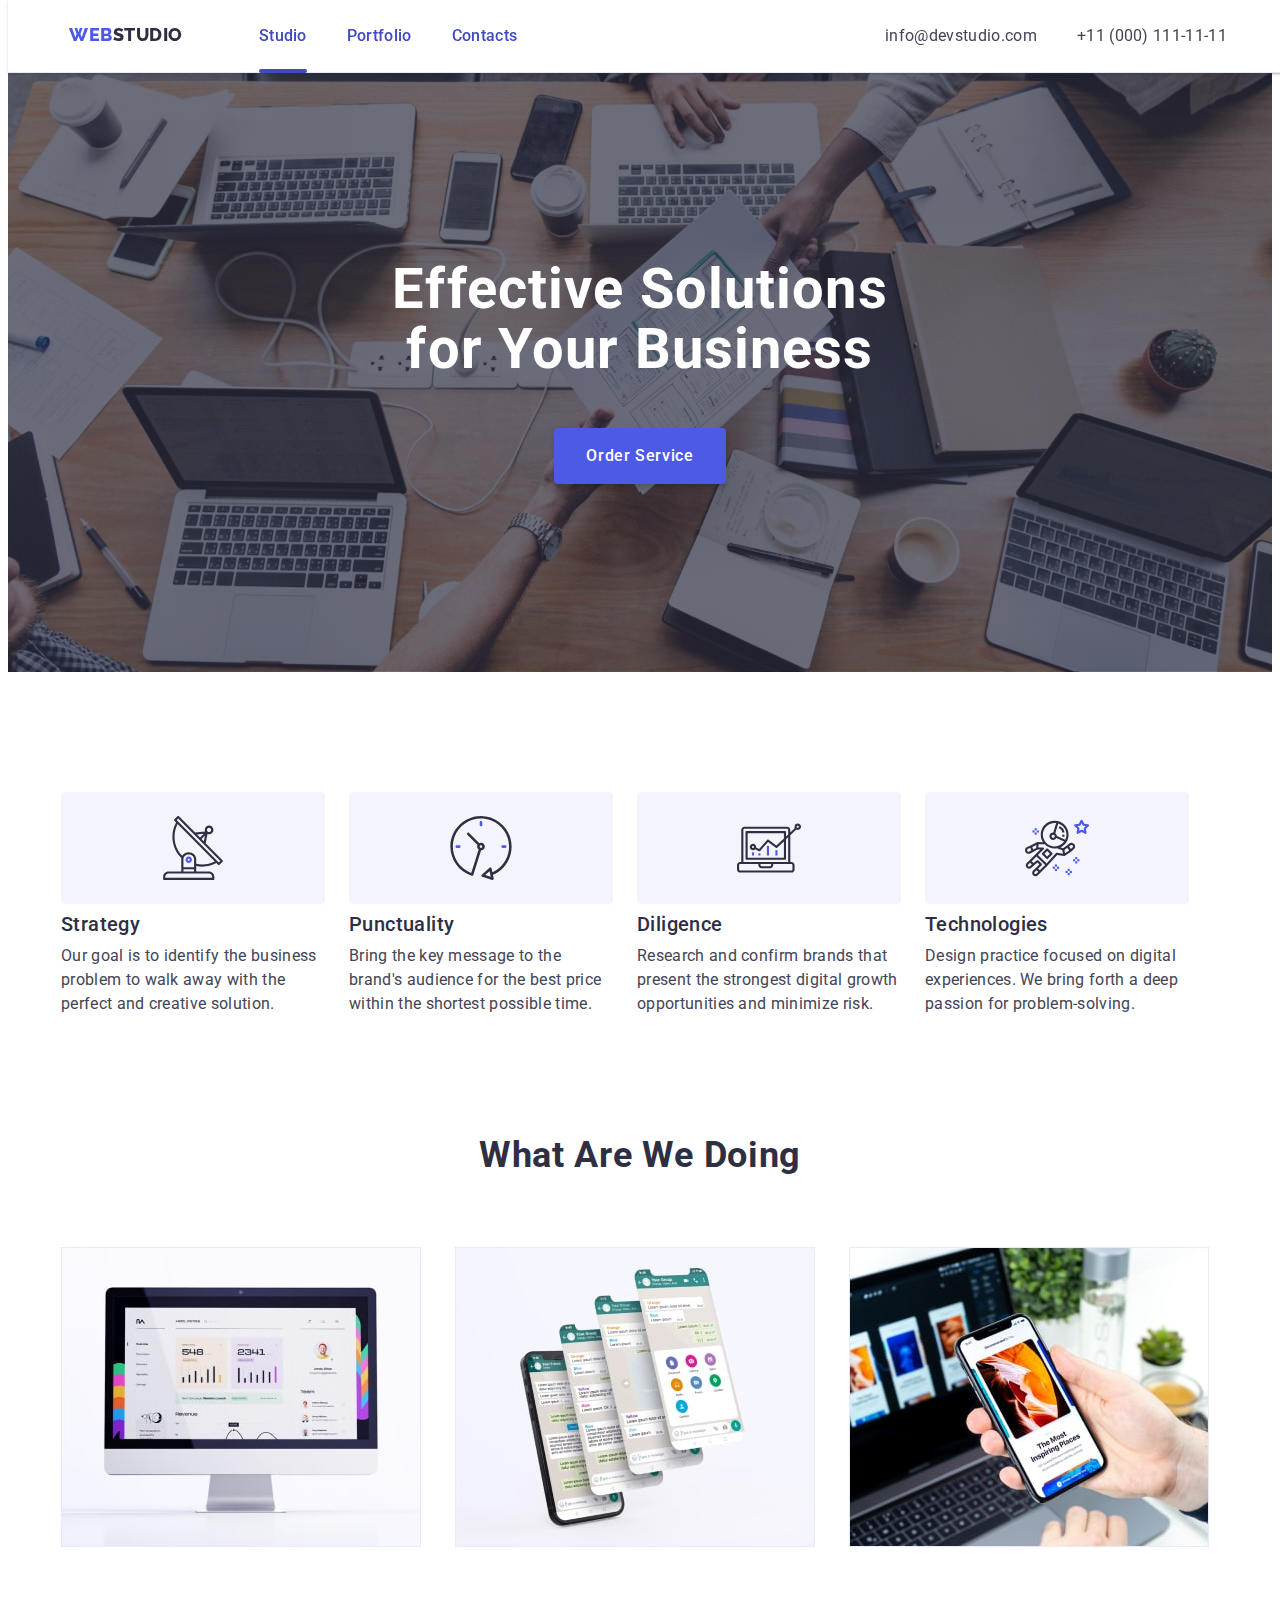
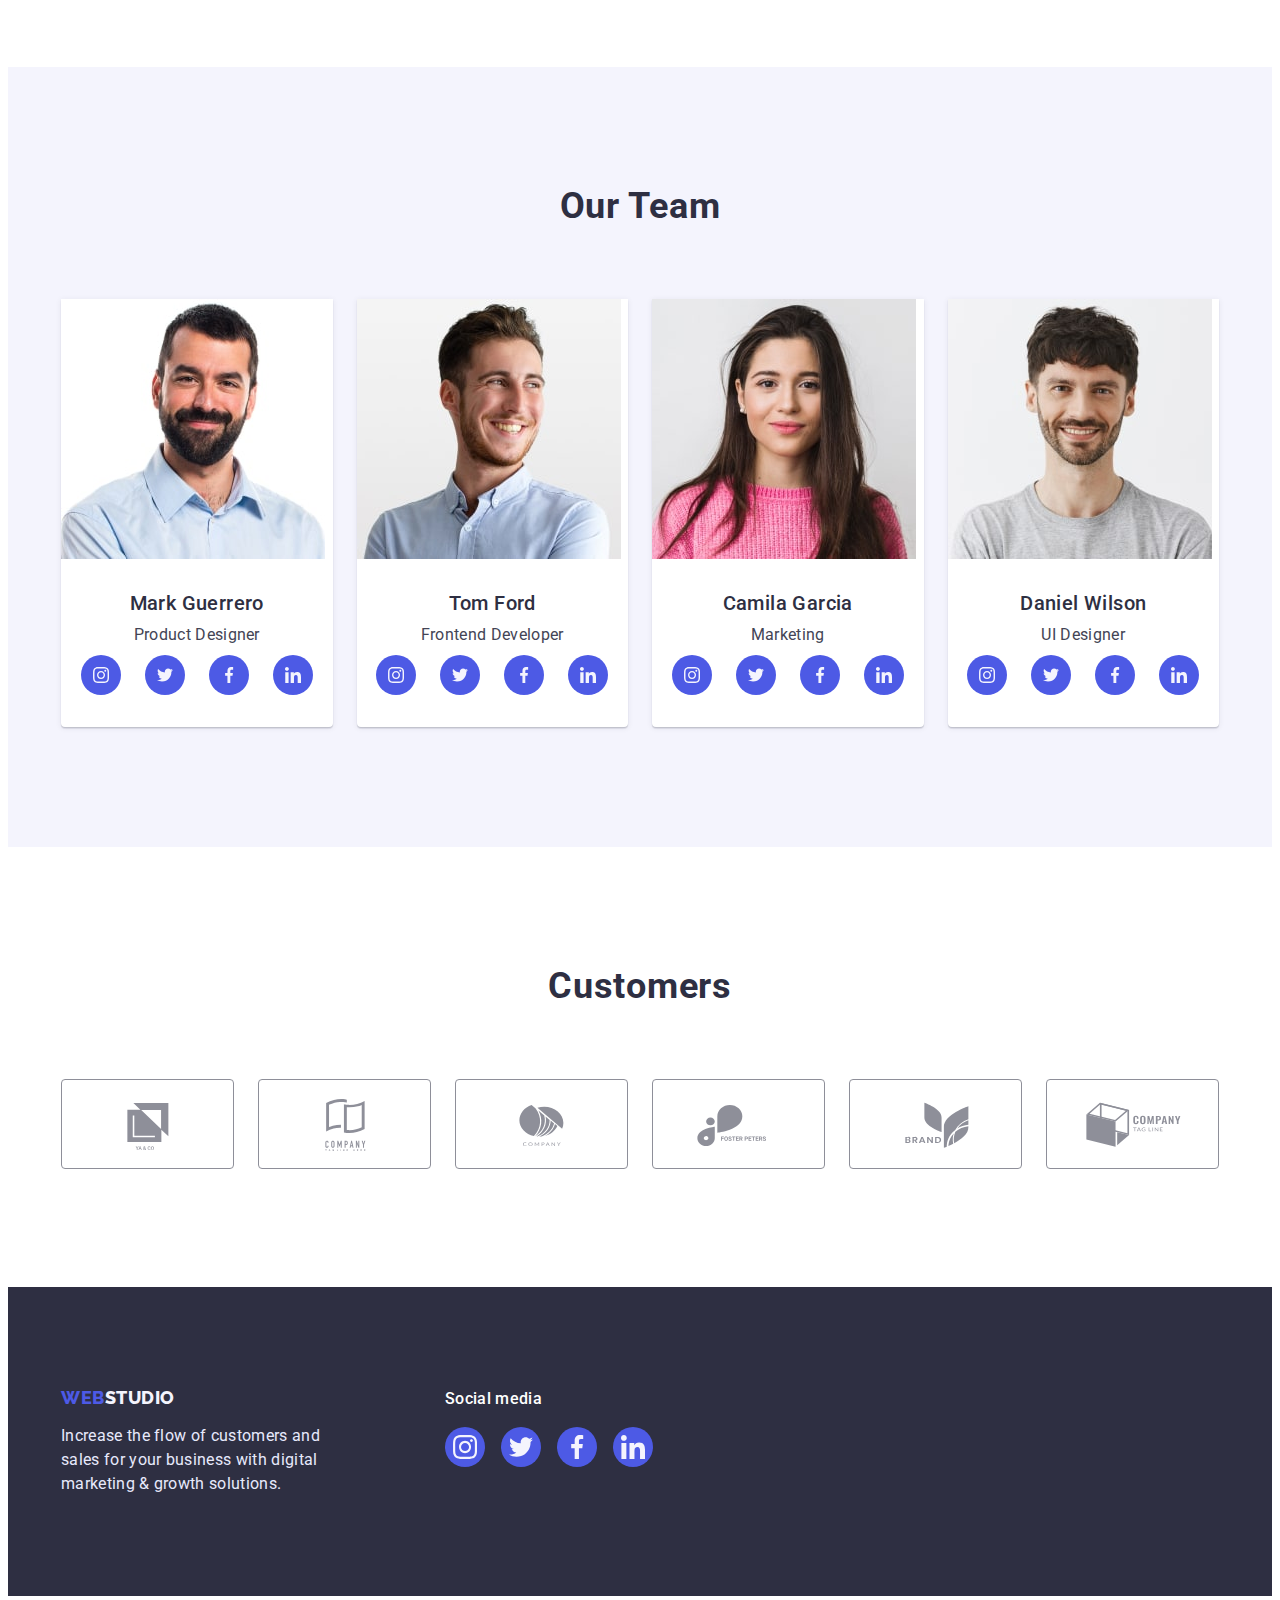
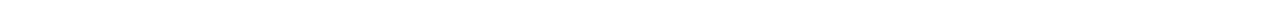
==== index.html @ e2cce509 "Initial commit" ====
<!DOCTYPE html>
<html lang="en">

<head>
    <meta charset="UTF-8">
    <meta http-equiv="X-UA-Compatible" content="IE=edge">
    <meta name="viewport" content="width=device-width, initial-scale=1.0">
    <title>WebStudio</title>
    <link rel="stylesheet" href="https://cdnjs.cloudflare.com/ajax/libs/modern-normalize/1.1.0/modern-normalize.min.css" integrity="sha512-wpPYUAdjBVSE4KJnH1VR1HeZfpl1ub8YT/NKx4PuQ5NmX2tKuGu6U/JRp5y+Y8XG2tV+wKQpNHVUX03MfMFn9Q==" crossorigin="anonymous" referrerpolicy="no-referrer" />
    <link rel="preconnect" href="https://fonts.googleapis.com">
    <link rel="preconnect" href="https://fonts.gstatic.com" crossorigin>
    <link href="https://fonts.googleapis.com/css2?family=Raleway:wght@800&family=Roboto:wght@400;500;700&display=swap" rel="stylesheet">
    <link rel="stylesheet" href="./css/styles.css">
</head>

<body>
    <header class="header">
        <div class="container header-container">
            <nav class="header-nav">
                <a href="./index.html" class="header-logo link"><span>Web</span>Studio</a>
                <ul class="header-list list">
                    <li class="header-item"><a href="./index.html" class="header-link link current">Studio</a></li>
                    <li class="header-item"><a href="portfolio.html" class="header-link link">Portfolio</a></li>
                    <li class="header-item"><a href="" class="header-link link">Contacts</a></li>
                </ul>
            </nav>
            <address class="header-adress">
                <ul class="header-adress-list list">
                    <li class="header-mail"><a href="mailto:info@devstudio.com" class="header-contacts">info@devstudio.com</a>
                    <li class="header-tel"><a href="tel:+110001111111" class="header-contacts">+11 (000) 111-11-11</a></li>
                </ul>
            </address>
        </div>
    </header>

    <main>
        <!-- Main Section -->
        <section class="main">
            <div class="container main-container">
                <h1 class="main-title">Effective Solutions for Your Business</h1>
                <button type="button" class="main-btn" data-modal-open>Order Service</button>
            </div>
        </section>
        <!-- /Main Section -->

        <!-- Skills Section-->
        <section class="skills">
            <div class="container skills-container">
                <h2 class="visually-hidden">Skills</h2>
                <ul class="skills-list list">
                    <li class="skills-item">
                        <div class="skills-image">
                            <svg class="skills-icon" width="64" height="64">
                                <use href="./images/icons.svg#antenna"></use>
                            </svg>
                        </div>
                        <h3 class="skills-subtitle subtitle">Strategy</h3>
                        <p class="paragraph">Our goal is to identify the business problem to walk away with the perfect and creative solution.</p>
                    </li>
                    <li class="skills-item">
                        <div class="skills-image">
                            <svg class="skills-icon" width="64" height="64">
                                <use href="./images/icons.svg#clock"></use>
                            </svg>
                        </div>
                        <h3 class="skills-subtitle subtitle">Punctuality</h3>
                        <p class="paragraph">Bring the key message to the brand's audience for the best price within the shortest possible time.</p>
                    </li>
                    <li class="skills-item">
                        <div class="skills-image">
                            <svg class="skills-icon" width="64" height="64">
                                <use href="./images/icons.svg#diagram"></use>
                            </svg>
                        </div>
                        <h3 class="skills-subtitle subtitle">Diligence</h3>
                        <p class="paragraph">Research and confirm brands that present the strongest digital growth opportunities and minimize risk.</p>
                    </li>
                    <li class="skills-item">
                        <div class="skills-image">
                            <svg class="skills-icon" width="64" height="64">
                                <use href="./images/icons.svg#astronaut"></use>
                            </svg>
                        </div>
                        <h3 class="skills-subtitle subtitle">Technologies</h3>
                        <p class="paragraph">Design practice focused on digital experiences. We bring forth a deep passion for problem-solving.</p>
                    </li>
                </ul>
            </div>
        </section>
        <!-- /Skills Section-->

        <!-- What are we doing Section-->
        <section class="work">
            <div class="container work-container">
                <h2 class="work-title title">What are we doing</h2>
                <ul class="work-list list">
                    <li class="work-item"><img src="./images/work-1.jpg" alt="image-1" width="360"></li>
                    <li class="work-item"><img src="./images/work-2.jpg" alt="image-2" width="360"></li>
                    <li class="work-item"><img src="./images/work-3.jpg" alt="image-3" width="360"></li>
                </ul>
            </div>
        </section>
        <!-- /What are we doing Section-->

        <!-- Team Section -->
        <section class="team">
            <div class="container team-container">
                <h2 class="team-title title">Our Team</h2>
                <ul class="team-list list">
                    <li  class="team-item">
                        <img src="./images/team-1.jpg" alt="team-1" width="264">
                        <div class="team-content">
                            <h3 class="team-item-name">Mark Guerrero</h3>
                            <p class="team-item-work">Product Designer</p>
                            <ul class="team-social-list list">
                                <li class="team-social-item">
                                    <a href="" class="team-social-link link">
                                        <svg class="team-social-icon" width="16" height="16">
                                            <use href="./images/icons.svg#instagram"></use>
                                        </svg>
                                    </a>
                                </li>
                                <li class="team-social-item">
                                    <a href="" class="team-social-link link">
                                        <svg class="team-social-icon" width="16" height="16">
                                            <use href="./images/icons.svg#twitter"></use>
                                        </svg>
                                    </a>
                                </li>
                                <li class="team-social-item">
                                    <a href="" class="team-social-link link">
                                        <svg class="team-social-icon" width="16" height="16">
                                            <use href="./images/icons.svg#facebook"></use>
                                        </svg>
                                    </a>
                                </li>
                                <li class="team-social-item">
                                    <a href="" class="team-social-link link">
                                        <svg class="team-social-icon" width="16" height="16">
                                            <use href="./images/icons.svg#linkedin"></use>
                                        </svg>
                                    </a>
                                </li>
                            </ul>
                        </div>
                    </li>
                    <li  class="team-item">
                        <img src="./images/team-2.jpg" alt="team-2" width="264">
                        <div class="team-content">
                            <h3 class="team-item-name">Tom Ford</h3>
                            <p class="team-item-work">Frontend Developer</p>
                            <ul class="team-social-list list">
                                <li class="team-social-item">
                                    <a href="" class="team-social-link link">
                                        <svg class="team-social-icon" width="16" height="16">
                                            <use href="./images/icons.svg#instagram"></use>
                                        </svg>
                                    </a>
                                </li>
                                <li class="team-social-item">
                                    <a href="" class="team-social-link link">
                                        <svg class="team-social-icon" width="16" height="16">
                                            <use href="./images/icons.svg#twitter"></use>
                                        </svg>
                                    </a>
                                </li>
                                <li class="team-social-item">
                                    <a href="" class="team-social-link link">
                                        <svg class="team-social-icon" width="16" height="16">
                                            <use href="./images/icons.svg#facebook"></use>
                                        </svg>
                                    </a>
                                </li>
                                <li class="team-social-item">
                                    <a href="" class="team-social-link link">
                                        <svg class="team-social-icon" width="16" height="16">
                                            <use href="./images/icons.svg#linkedin"></use>
                                        </svg>
                                    </a>
                                </li>
                            </ul>
                        </div>
                    </li>
                    <li class="team-item">
                        <img src="./images/team-3.jpg" alt="team-3" width="264">
                        <div class="team-content">
                            <h3 class="team-item-name">Camila Garcia</h3>
                            <p class="team-item-work">Marketing</p>
                            <ul class="team-social-list list">
                                <li class="team-social-item">
                                    <a href="" class="team-social-link link">
                                        <svg class="team-social-icon" width="16" height="16">
                                            <use href="./images/icons.svg#instagram"></use>
                                        </svg>
                                    </a>
                                </li>
                                <li class="team-social-item">
                                    <a href="" class="team-social-link link">
                                        <svg class="team-social-icon" width="16" height="16">
                                            <use href="./images/icons.svg#twitter"></use>
                                        </svg>
                                    </a>
                                </li>
                                <li class="team-social-item">
                                    <a href="" class="team-social-link link">
                                        <svg class="team-social-icon" width="16" height="16">
                                            <use href="./images/icons.svg#facebook"></use>
                                        </svg>
                                    </a>
                                </li>
                                <li class="team-social-item">
                                    <a href="" class="team-social-link link">
                                        <svg class="team-social-icon" width="16" height="16">
                                            <use href="./images/icons.svg#linkedin"></use>
                                        </svg>
                                    </a>
                                </li>
                            </ul>
                        </div>
                    </li>
                    <li  class="team-item">
                        <img src="./images/team-4.jpg" alt="team-4" width="264">
                        <div class="team-content">
                            <h3 class="team-item-name">Daniel Wilson</h3>
                            <p class="team-item-work">UI Designer</p>
                            <ul class="team-social-list list">
                                <li class="team-social-item">
                                    <a href="" class="team-social-link link">
                                        <svg class="team-social-icon" width="16" height="16">
                                            <use href="./images/icons.svg#instagram"></use>
                                        </svg>
                                    </a>
                                </li>
                                <li class="team-social-item">
                                    <a href="" class="team-social-link link">
                                        <svg class="team-social-icon" width="16" height="16">
                                            <use href="./images/icons.svg#twitter"></use>
                                        </svg>
                                    </a>
                                </li>
                                <li class="team-social-item">
                                    <a href="" class="team-social-link link">
                                        <svg class="team-social-icon" width="16" height="16">
                                            <use href="./images/icons.svg#facebook"></use>
                                        </svg>
                                    </a>
                                </li>
                                <li class="team-social-item">
                                    <a href="" class="team-social-link link">
                                        <svg class="team-social-icon" width="16" height="16">
                                            <use href="./images/icons.svg#linkedin"></use>
                                        </svg>
                                    </a>
                                </li>
                            </ul>
                        </div>
                    </li>
                </ul>
            </div>
        </section>
        <!-- /Team Section -->

        <!-- Customers Section -->
        <section class="customers">
            <div class="customers-container container">
                <h2 class="customers-title title">Customers</h2>
                <ul class="customers-list list">
                    <li class="customers-item">
                        <a href="" class="customers-link link">
                            <svg class="customers-icon" width="104" height="56">
                                <use href="./images/icons.svg#company1"></use>
                            </svg>
                        </a>
                    </li>
                    <li class="customers-item">
                        <a href="" class="customers-link link">
                            <svg class="customers-icon" width="104" height="56">
                                <use href="./images/icons.svg#company2"></use>
                            </svg>
                        </a>
                    </li>
                    <li class="customers-item">
                        <a href="" class="customers-link link">
                            <svg class="customers-icon" width="104" height="56">
                                <use href="./images/icons.svg#company3"></use>
                            </svg>
                        </a>
                    </li>
                    <li class="customers-item">
                        <a href="" class="customers-link link">
                            <svg class="customers-icon" width="104" height="56">
                                <use href="./images/icons.svg#company4"></use>
                            </svg>
                        </a>
                    </li>
                    <li class="customers-item">
                        <a href="" class="customers-link link">
                            <svg class="customers-icon" width="104" height="56">
                                <use href="./images/icons.svg#company5"></use>
                            </svg>
                        </a>
                    </li>
                    <li class="customers-item">
                        <a href="" class="customers-link link">
                            <svg class="customers-icon" width="104" height="56">
                                <use href="./images/icons.svg#company6"></use>
                            </svg>
                        </a>
                    </li>
                </ul>
            </div>
        </section>
        <!-- /Customers Section-->
    </main>

    <footer class="footer">
        <div class="footer-container container">
            <div class="footer-content">
                <a href="./index.html" class="footer-logo link"><span>Web</span>Studio</a>
                <p class="footer-text">Increase the flow of customers and sales for your business with digital marketing & growth solutions.</p>
            </div>
            <div>
                <p class="footer-social-title">Social media</p>
                <ul class="footer-social-list list">
                    <li class="footer-social-item">
                        <a href="" class="footer-social-link link">
                            <svg class="footer-social-icon" width="24" height="24">
                                <use href="./images/icons.svg#instagram"></use>
                            </svg>
                        </a>
                    </li>
                    <li class="footer-social-item">
                        <a href="" class="footer-social-link link">
                            <svg class="footer-social-icon" width="24" height="24">
                                <use href="./images/icons.svg#twitter"></use>
                            </svg>
                        </a>
                    </li>
                    <li class="footer-social-item">
                        <a href="" class="footer-social-link link">
                            <svg class="footer-social-icon" width="24" height="24">
                                <use href="./images/icons.svg#facebook"></use>
                            </svg>
                        </a>
                    </li>
                    <li class="footer-social-item">
                        <a href="" class="footer-social-link link">
                            <svg class="footer-social-icon" width="24" height="24">
                                <use href="./images/icons.svg#linkedin"></use>
                            </svg>
                        </a>
                    </li>
                </ul>
            </div>
        </div>
    </footer>
    <!-- Modals -->
    <div class="backdrop is-hidden" data-modal>
        <div class="modal">
            <button class="modal-close-btn" type="button" data-modal-close>
                <svg class="modal-close-icon" width="8" height="8">
                    <use href="./images/icons.svg#close-icon"></use> 
                </svg>
            </button>
        </div>
    </div>
    <!-- /Modals -->
    <script src="./js/modal.js"></script>
</body>

</html>
---- css/styles.css ----
:root {
    --main-color: #fff;
    --second-color: #2E2F42;
    --paragraph-color: #434455;
    --pressed-color: #404BBF;
    --active-color: #4D5AE5;
    --hover-focus-trans: 250ms cubic-bezier(0.4, 0, 0.2, 1);
    --header-idx: 10;
    --modal-idx: 100;
}

img {
    display: block;
    max-width: 100%;
    height: auto;
}

h1, h2, h3, h4, h5, h6, p {
    margin: 0;
}

 ul {
    margin: 0;
    padding: 0;
}

body {
    font-family: 'Roboto', sans-serif;
    font-size: 16px;
    color: var(--second-color);
    background: #FFFFFF;
}

.container{
    width: 1158px;
    padding: 0 15px;
    margin: 0 auto;
    /*outline: 1px solid red;*/
}

.list {
    list-style: none;
 }

 .link {
    text-decoration: none;
 }

 .title {
    font-size: 36px;
    line-height: 1.1;
    letter-spacing: 0.02em;
    text-transform: capitalize;
    text-align: center;
 }
 
 .subtitle {
    font-weight: 500;
    font-size: 20px;
    line-height: 1.2;
    letter-spacing: 0.02em;
    color: var(--second-color); 
 }

 .paragraph {
    font-size: 16px;
    line-height: 1.5;
    letter-spacing: 0.02em;
    color: var(--paragraph-color);  
 }

 .visually-hidden {
    position: absolute;
    width: 1px;
    height: 1px;
    margin: -1px;
    border: 0;
    padding: 0;
    
    white-space: nowrap;
    clip-path: inset(100%);
    clip: rect(0 0 0 0);
    overflow: hidden;
  }
  .current:visited {
    color: var(--pressed-color);
  }

  /* ----------- header ----------- */

  .header {
    border-bottom: 1px solid #E7E9FC;
    padding: 24px 0;
    box-shadow: 0px 2px 1px rgba(46, 47, 66, 0.08), 0px 1px 1px rgba(46, 47, 66, 0.16), 0px 1px 6px rgba(46, 47, 66, 0.08);
    position: fixed;
    top: 0;
    width: 100%;
    background-color: #FFFFFF;
    z-index: var(--header-idx);
}

.header-container {
    display: flex;
    align-items: center;
    justify-content: space-between;
    
}

.header-nav {
    display: flex;
    gap: 76px;
}
.header-logo {
    font-family: 'Raleway';
    font-weight: 800;
    font-size: 18px;
    line-height: 1.17;
    letter-spacing: 0.03em;
    text-transform: uppercase;
    color: #2E2F42;
}

.header-logo span {
    color: #4D5AE5;
}

.header-list {
}

.header-adress-list {
    display: flex;
    gap: 40px
}

.header-item {
    
}
.header-link {
    position: relative;
    font-weight: 500;
    font-size: 16px;
    line-height: 1.5;
    letter-spacing: 0.02em;
    color: var(--pressed-color);
    transform: scale(1);
    transition: color var(--hover-focus-trans);

}

.header-link:is(:hover, :focus) {
    color: var(--pressed-color);
    
}

.header-link::after {
    content: '';
    position: absolute;
    display: block;
    width: 100%;
    height: 4px;
    border-radius: 2px;
    left: 0;
    top: calc(100% + 24px);
    bottom: -1px;
    transition: background-color var(--hover-focus-trans) ;
}

.header-link:is(:hover, :focus)::after {
    background-color: var(--pressed-color);
    
}

.header-link.current::after {
    content: '';
    position: absolute;
    display: block;
    width: 100%;
    height: 4px;
    border-radius: 2px;
    left: 0;
    top: calc(100% + 24px);
    bottom: -1px;
    background-color: var(--pressed-color);
}

.header-adress {
}
.header-list {
    display: flex;
    gap: 40px;
}

.header-contacts {
    font-style: normal;
    font-size: 16px;
    line-height: 1.5;
    letter-spacing: 0.02em;
    text-decoration: none;
    color: var(--paragraph-color);
    transition: color var(--hover-focus-trans);
}

.header-contacts:hover,
.header-contacts:focus {
    color: var(--pressed-color);
}

.header-tel {
}

/* ----------- main ----------- */

.main {
    margin: 0 auto;
    margin-top: 72px;
    background-image: linear-gradient(rgba(46, 47, 66, 0.7), rgba(46, 47, 66, 0.7)), url(../images/hero-img.jpg);
    background-color: rgba(46, 47, 66, 0.7);
    background-repeat: no-repeat;
    background-position: center;
    background-size: cover;
    padding: 188px 0;
    max-width: 1440px;
    
}

.main-container {
   
   
}

.main-title {
    font-size: 56px;
    line-height: 1.07;
    letter-spacing: 0.02em;
    text-align: center;
    color: var(--main-color);
    max-width: 496px;
    margin: 0 auto;
      
}
.main-btn {
    font-family: 'Roboto';
    font-weight: 500;
    font-size: 16px;
    line-height: 1.5;
    letter-spacing: 0.04em;
    cursor: pointer;
    color: #FFFFFF;
    background-color: #4D5AE5;
    display: block;
    margin: 0 auto; 
    box-shadow: 0px 4px 4px rgba(0, 0, 0, 0.15);
    border-radius: 4px;
    padding: 16px 32px;
    margin-top: 48px;
    border: none;
    transition: background-color var(--hover-focus-trans);
}
.main-btn:hover,
.main-btn:focus {
    color: #FFFFFF;
    background-color: var(--pressed-color);
}

/* ----------- skills ----------- */

.skills {
    padding: 120px 0;
}

.skills-list {
    display: flex;
    gap: 24px;
}

.skills-item {
    max-width: 264px;
}


.skills-subtitle { 
    margin-bottom: 8px;
}
.skills-item-text {
 
}

.skills-image {
    margin-bottom: 8px;
    background: #F4F4FD;
    border-radius: 4px;
    display: flex;
    align-items: center;
    justify-content: center;
    height: 112px;
}

.skills-icon {
    width: 64px;
    height: 64px;
}


/* ----------- work ----------- */

.work {
    padding-bottom: 120px;
}
.work-title {
    color: var(--second-color);    
    margin-bottom: 72px;
}
.work-list {
    display: flex; 
    gap: 24px;
}
.work-item {
    width: calc((100% - 48px) / 3);
}

.work-container {
}

/* ----------- team ----------- */

.team {
    background: #F4F4FD;
    padding: 120px 0;
}

.team-container {
    
}

.team-title {
    color: var(--second-color);
    margin-bottom: 72px; 
}

.team-content {
    padding: 32px 0px;
}

.team-list {
    display: flex;
    gap: 24px;
}
.team-item {
    width: calc((100% - 72px) / 4);
    background: #FFFFFF;
    box-shadow: 0px 1px 6px rgba(46, 47, 66, 0.08), 0px 1px 1px rgba(46, 47, 66, 0.16), 0px 2px 1px rgba(46, 47, 66, 0.08);
    border-radius: 0px 0px 4px 4px;
    }
.team-item-name {
    font-weight: 500;
    font-size: 20px;
    line-height: 1.20;
    letter-spacing: 0.02em;
    text-align: center;
    color: var(--second-color);
    margin-bottom: 8px;
}
.team-item-work {
    font-size: 16px;
    line-height: 1.5;
    letter-spacing: 0.02em;
    text-align: center;
    color: var(--paragraph-color);
    margin-bottom: 8px;    
}

.team-social-list {
    display: flex;
    gap: 24px;
    justify-content: center;
}

.team-social-item {
    width: 40px;
    height: 40px;
}

.team-social-link {
    display: flex;
    justify-content: center;
    align-items: center;
    width: 100%;
    height: 100%;
    border-radius: 50%;
    background-color: #4D5AE5;
    transition: background-color var(--hover-focus-trans);
}

.team-social-icon {
    fill: #f4f4fd;
}

.team-social-link:is(:hover, :focus) {
    background-color: var(--pressed-color);
}
/*
.team-social-link:is(:hover, :focus) .team-social-icon {
    fill: black;
}
*/

/* ----------- customers ----------- */

.customers {
    padding: 120px 0 120px;
}
.customers-container {
}

.customers-title {
    margin-bottom: 72px;
}
.customers-list {
    display: flex;
    gap: 24px;
}

.customers-item {
    width: calc((100% - 120px) / 6);
    height: 88px;
    fill: #8E8F99;
}
.customers-link {
    display: flex;
    color: #8e8f99;
    border: 1px solid #8E8F99;
    border-radius: 4px;
    align-items: center;
    justify-content: center;
    height: 100%;
    transition: border-color var(--hover-focus-trans), color var(--hover-focus-trans);
}

.customers-icon {
    fill: currentColor;
}

.customers-link:is(:focus, :hover) {
    color: var(--pressed-color);
    border-color: var(--pressed-color);
}

/* ----------- footer ----------- */

.footer {
    background: #2E2F42;
    padding: 100px 0;
}

.footer-container {
    display: flex;
    align-items: baseline;
    
}

.footer-content {
    margin-right: 120px;
}

.footer-logo {
    font-family: 'Raleway';
    font-weight: 800;
    font-size: 18px;
    line-height: 1.17;
    letter-spacing: 0.03em;
    text-transform: uppercase;
    color: #F4F4FD;
}
.footer-logo span {
    color: #4D5AE5;
}

.footer-text {
    line-height: 1.5;
    letter-spacing: 0.02em;
    color: #E7E9FC;
    max-width: 264px;
    margin-top: 16px;
}

.footer-social-title{
    font-weight: 500;
    font-size: 16px;
    line-height: 1.5;
    letter-spacing: 0.02em;  
    margin-bottom: 16px;
    color: #FFFFFF;
}

.footer-social-list {
    display: flex;
    gap: 16px;
}

.footer-social-item {
    width: 40px;
    height: 40px;
}

.footer-social-link {
    width: 100%;
    height: 100%;
    background-color: #4d5ae5;
    border-radius: 50%;
    display: flex;
    align-items: center;
    justify-content: center;
    transition: background-color var(--hover-focus-trans);
}

.footer-social-link:is(:focus, :hover) {
    background-color:#31D0AA;
}

.footer-social-icon {
    fill:  #f4f4fd;
}

/* Portfolio Page Styles */

.Portfolio {
    margin-top: 72px;
    padding: 96px 0 120px;
}

.portfolio-container {
    
}

.portfolio-content {
    
}

.Portfolio-list {
    display: flex;
    justify-content: center;
    gap: 24px;
}

.portfolio-images-list {
    display: flex;
    flex-wrap: wrap;
    margin-top: 72px;
    gap: 24px;
    row-gap: 48px;
}


.portfolio-content {
    padding: 32px 16px;
    border: 1px solid #E7E9FC;
    border-top: none;
}

.portfolio-images-item {
    width: calc((100% - 48px) / 3);
}

.portfolio-link {
    background: #FFFFFF;
    display: block;
    transition: box-shadow var(--hover-focus-trans);
}

.portfolio-link:is(:focus, :hover) {
    box-shadow: 0px 1px 6px rgba(46, 47, 66, 0.08), 0px 1px 1px rgba(46, 47, 66, 0.16), 0px 2px 1px rgba(46, 47, 66, 0.08);
}

.portfolio-subtitle{
    margin-bottom: 8px;
}

.portfolio-item {
}
.portfolio-btn {
    font-family: inherit;
    font-weight: 500;
    font-size: 16px;
    line-height: 1.5;
    letter-spacing: 0.04em;
    color: #4D5AE5;
    cursor: pointer;
    background: #F4F4FD;
    border: 1px solid #E7E9FC;
    border-radius: 4px;
    padding: 12px 24px;
    transition: color var(--hover-focus-trans), background-color var(--hover-focus-trans), border-color var(--hover-focus-trans), box-shadow var(--hover-focus-trans);
    

}

.portfolio-btn:is(:hover, :focus) {
    color: #FFFFFF;
    background-color: var(--pressed-color);
    border: 1px solid var(--pressed-color);
    box-shadow: 0px 3px 1px rgba(0, 0, 0, 0.1), 0px 2px 1px rgba(0, 0, 0, 0.08), 0px 2px 2px rgba(0, 0, 0, 0.12);
}

.portfolio-thumb {
    position: relative;
    z-index: 1;
    overflow: hidden;
}
.overlay {
    
}



.portfolio-link:is(:hover, :focus) .overlay-text{
    transform: translateY(0%);
}
.overlay-text {
    position: absolute;
    top: 0;
    left: 0;

    padding: 40px 32px;
    width: 100%;
    height: 100%;
    background-color: #4D5AE5;

    transform: translateY(100%);
    transition: transform var(--hover-focus-trans);
    
    font-family: 'Roboto';
    font-style: normal;
    font-weight: 400;
    font-size: 16px;
    line-height: 1.5;
    letter-spacing: 0.02em;
    color: #F4F4FD;    
}

/* Modals */

.is-hidden {
    
}

.backdrop {
    position: fixed;
    top: 0;
    left: 0;
    width: 100%;
    height: 100%;
    background-color: rgba(46, 47, 66, 0.4);
    backdrop-filter: blur(2px);
    z-index: var(--modal-idx);
    transition: opacity var(--hover-focus-trans), visibility var(--hover-focus-trans);
}

.backdrop.is-hidden {
    opacity: 0;
    pointer-events: none;
    visibility: hidden;
}

.modal {
    position: absolute;
    left: 50%;
    top: 50%;
    width: 408px;
    min-height: 584px;
    background: #FCFCFC;
    box-shadow: 0px 1px 1px rgba(0, 0, 0, 0.14), 0px 1px 3px rgba(0, 0, 0, 0.12), 0px 2px 1px rgba(0, 0, 0, 0.2);
    border-radius: 4px;
    transform: translate(-50%, -50%);
    transition: transform var(--hover-focus-trans) ;
}
.modal-close-btn {
    position: absolute;
    top: 24px;
    right: 24px;

    width: 24px;
    height: 24px;
    
    padding: 0;
    fill: #000000;
    background: #E7E9FC;
    border: 1px solid rgba(0, 0, 0, 0.1);
    border-radius: 50%;

    cursor: pointer;

    display: flex;
    align-items: center;
    justify-content: center;
    
    transition: background-color var(--hover-focus-trans), border var(--hover-focus-trans);
}

.modal-close-btn:is(:hover, :focus) {
    background-color: var(--pressed-color);
    fill: #FFFFFF;;
    border: none;
}

.modal-close-icon {
    transition: fill var(--hover-focus-trans);
}
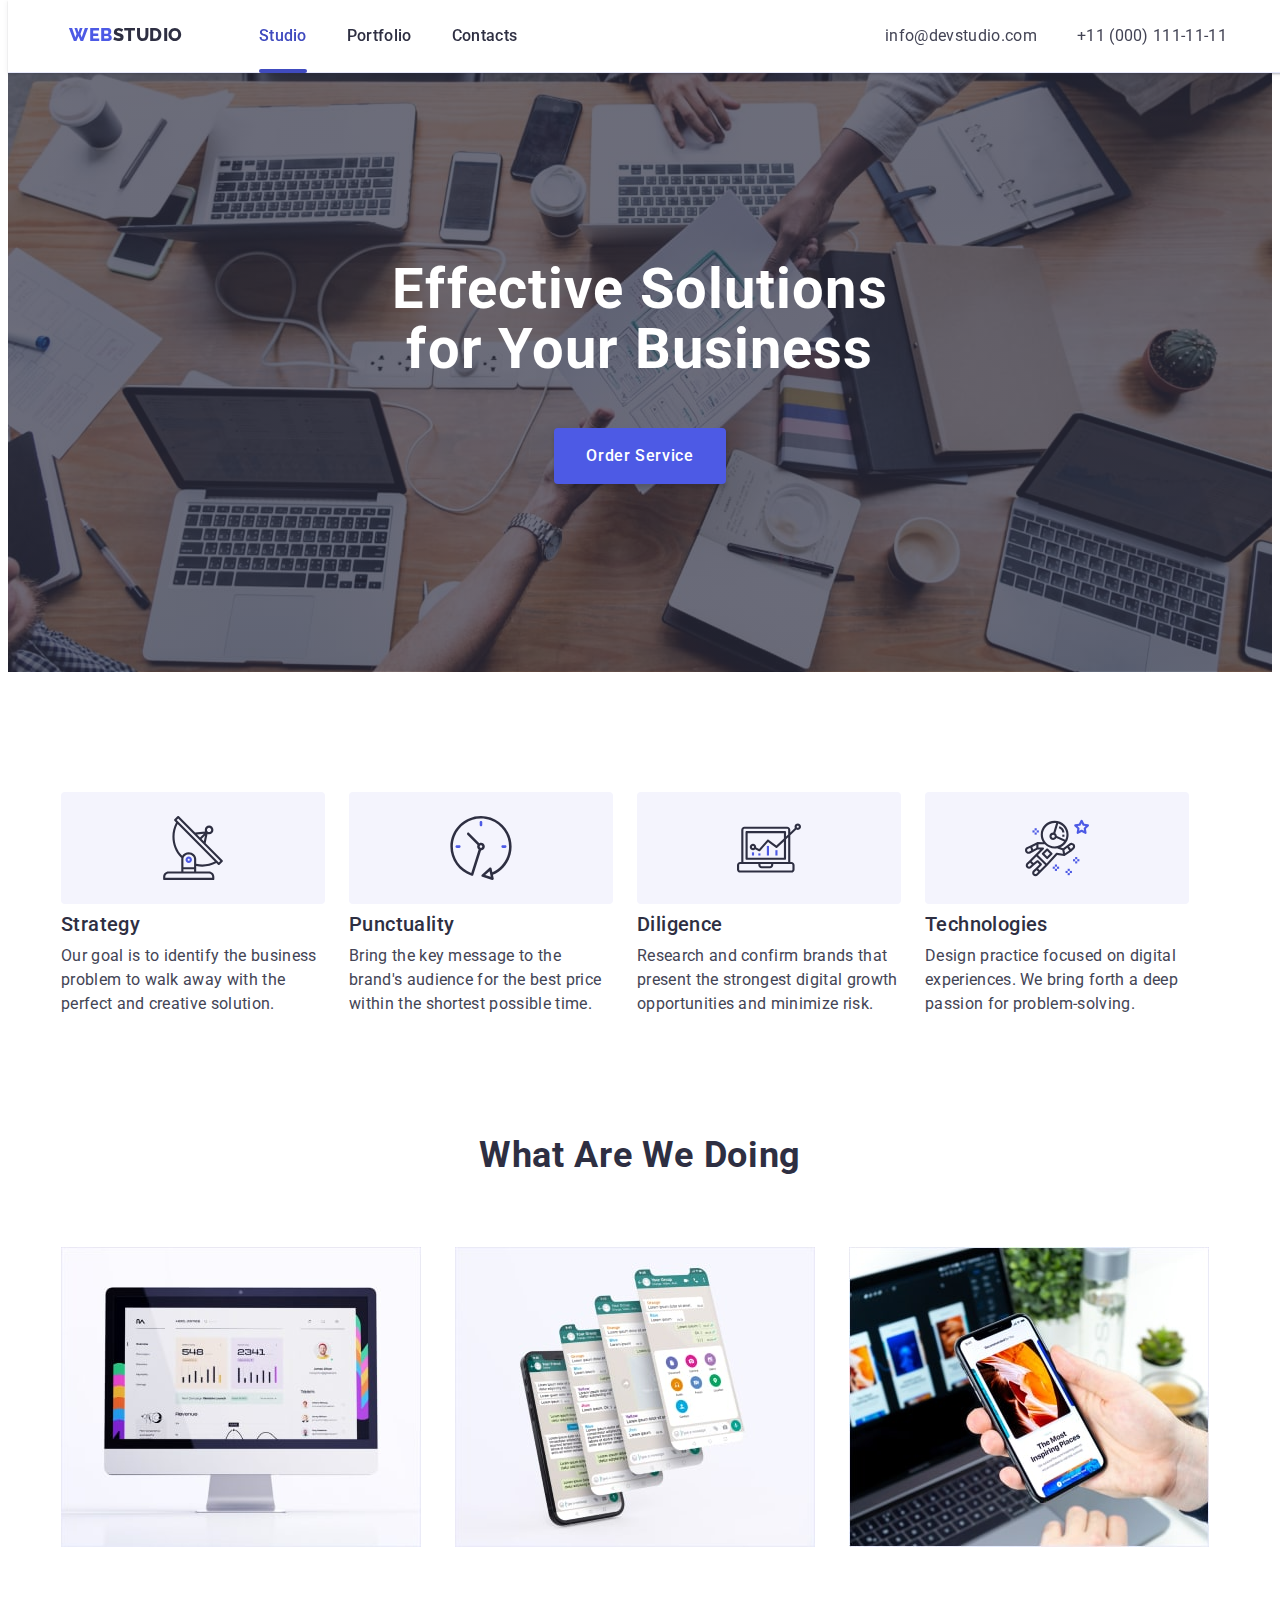
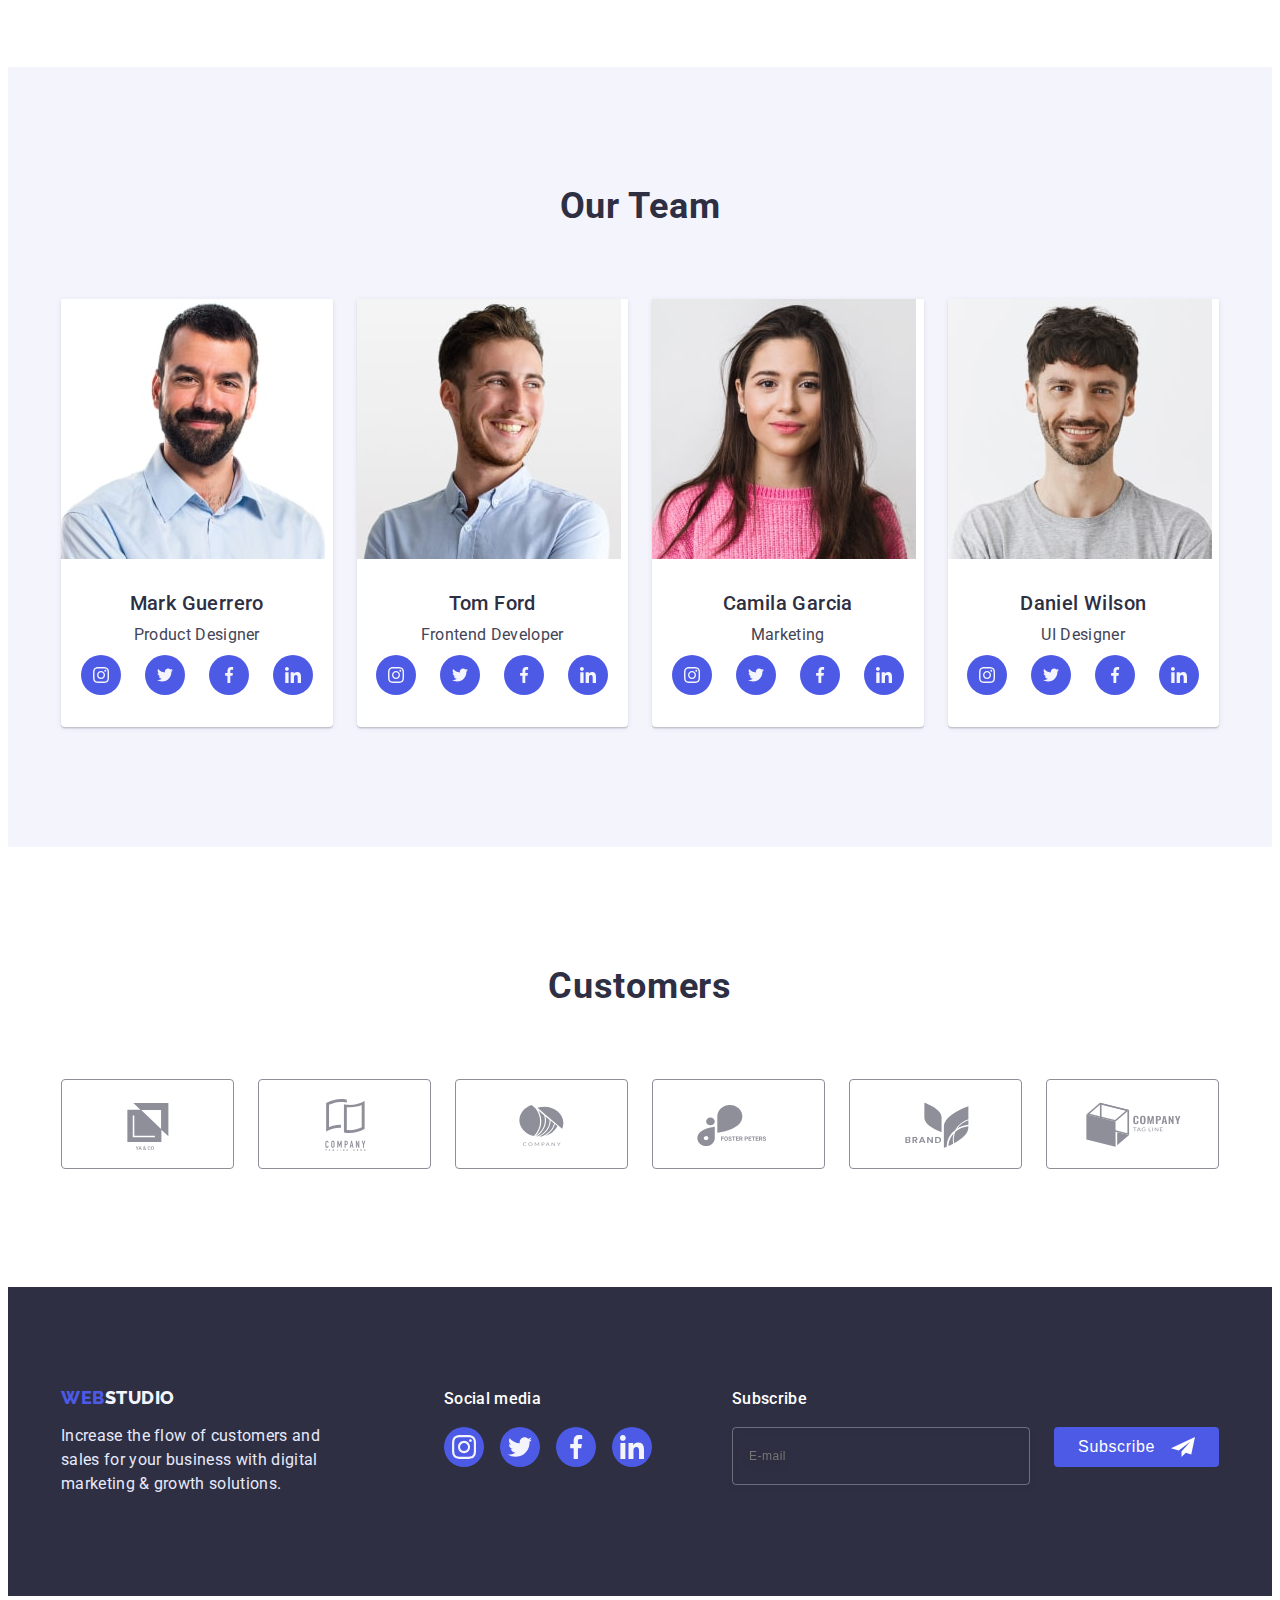
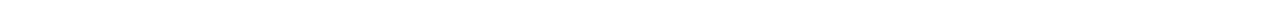
==== commit ff05de0b: "V1" ====
--- a/index.html
+++ b/index.html
@@ -320,7 +320,7 @@
                 <p class="footer-text">Increase the flow of customers and sales for your business with digital marketing & growth solutions.</p>
             </div>
             <div>
-                <p class="footer-social-title">Social media</p>
+                <p class="footer-title">Social media</p>
                 <ul class="footer-social-list list">
                     <li class="footer-social-item">
                         <a href="" class="footer-social-link link">
@@ -352,6 +352,23 @@
                     </li>
                 </ul>
             </div>
+
+            <div class="footer-form-cont">
+                <p class="footer-title">Subscribe</p>
+                        <form class="footer-form">
+                            <label class="footer-form-email">
+                                <input class="footer-input" type="email" name="email" placeholder="E-mail">
+                            </label>
+                            <button class="footer-subscribe-btn" type="submit">
+                                        <p class="footer-btn-text">Subscribe</p>
+                                        <svg class="footer-btn-icon" width="24" height="24"><use href="./images/icons.svg#subscribe-icon"></use>
+                                        </svg>            
+                            </button> 
+                        </form> 
+                    </li>
+                </ul> 
+            </div>
+
         </div>
     </footer>
     <!-- Modals -->
@@ -362,6 +379,39 @@
                     <use href="./images/icons.svg#close-icon"></use> 
                 </svg>
             </button>
+            <p class="modal-form-title">Leave your contacts and we will call you back</p>
+            <form class="modal-form" name="modal_form" >
+                <label  class="modal-form-label" for="modal_name">Name</label>
+                <div class="modal-form-wrapper">
+                    <input class="modal-form-input" type="text" name="modal_name" id="modal_name">
+                    <svg class="modal-form-icon" width="18" height="24"><use href="./images/icons.svg#icon-person"></use></svg>
+                </div>
+
+                <label  class="modal-form-label" for="modal_tel">Phone</label>
+                <div class="modal-form-wrapper">
+                    <input class="modal-form-input" type="tel" name="modal_tel" id="modal_tel"> 
+                    <svg class="modal-form-icon" width="18" height="24"><use href="./images/icons.svg#icon-phone"></use></svg>
+                </div>
+
+                <label  class="modal-form-label" for="modal_email">Email</label>
+                <div class="modal-form-wrapper">
+                    <input class="modal-form-input" type="email" name="modal_email" id="modal_email">
+                    <svg class="modal-form-icon" width="18" height="24"><use href="./images/icons.svg#icon-email"></use></svg>
+                </div>
+
+                <label class="modal-form-label">Comment</label>
+                    <textarea  class="modal-form-comment" name="comment" id="modal_comment" placeholder="Text input" rows="6"></textarea>
+                
+                <label class="modal-policy-label">
+                    <input class="modal-policy-input visually-hidden" type="checkbox" id="modal_agreement" name="modal_agreement">
+                    <svg class="modal-policy-icon">
+                        <use class="unchecked" href="./images/icons.svg#unchecked" width="16" height="16"></use>
+                        <use class="checked" href="./images/icons.svg#checked" width="16" height="16"></use>
+                    </svg>
+                    <span class="modal-policy-text">I accept the terms and conditions of the <a class="modal-policy-link" href="./images/icons.svg">Privacy Policy</a></span>
+                </label>
+                <button class="modal-btn" type="submit">Send</button>
+            </form>
         </div>
     </div>
     <!-- /Modals -->
--- a/css/styles.css
+++ b/css/styles.css
@@ -5,7 +5,7 @@
     --paragraph-color: #434455;
     --pressed-color: #404BBF;
     --active-color: #4D5AE5;
-    --hover-focus-trans: 250ms cubic-bezier(0.4, 0, 0.2, 1);
+    --hover-focus-trans: 2500ms cubic-bezier(0.4, 0, 0.2, 1);
     --header-idx: 10;
     --modal-idx: 100;
 }
@@ -142,7 +142,7 @@
     font-size: 16px;
     line-height: 1.5;
     letter-spacing: 0.02em;
-    color: var(--pressed-color);
+    color: var(--second-color);
     transform: scale(1);
     transition: color var(--hover-focus-trans);
 
@@ -168,7 +168,11 @@
 
 .header-link:is(:hover, :focus)::after {
     background-color: var(--pressed-color);
-    
+
+}
+
+.header-link.current {
+    color: var(--pressed-color);
 }
 
 .header-link.current::after {
@@ -484,7 +488,7 @@
     margin-top: 16px;
 }
 
-.footer-social-title{
+.footer-title{
     font-weight: 500;
     font-size: 16px;
     line-height: 1.5;
@@ -496,6 +500,7 @@
 .footer-social-list {
     display: flex;
     gap: 16px;
+    margin-right: 80px;
 }
 
 .footer-social-item {
@@ -521,6 +526,79 @@
 .footer-social-icon {
     fill:  #f4f4fd;
 }
+
+
+.footer-form-cont {
+
+}
+
+.footer-form-list {
+
+}
+.footer-form-item {
+}
+.footer-form {
+    display: flex;
+    gap: 24px;
+
+}
+.footer-form-email {
+}
+
+.footer-input {
+    border: 1px solid rgba(255, 255, 255, 0.3);
+    filter: drop-shadow(0px 4px 4px rgba(0, 0, 0, 0.15));
+    border-radius: 4px;
+    background-color: transparent;
+    width: 264px;
+    height: 40px;
+    padding: 8px 16px;
+    font-weight: 400;
+    font-size: 12px;
+    line-height: 2;
+    letter-spacing: 0.04em;
+    color: rgba(255, 255, 255, 0.6);  
+}
+
+.footer-input::placeholder {      
+}
+
+.footer-form-item {
+}
+
+.footer-subscribe-btn {
+    display: flex;
+    width: 100%;
+    height: 100%;
+    align-items: center;
+    justify-content: center;
+    padding: 8px 24px;
+    background-color: var(--active-color);
+    border-radius: 4px;
+    border: none;
+    cursor: pointer;
+    transition: background-color var(--hover-focus-trans);
+}
+
+.footer-subscribe-btn:is(:hover, :focus) {
+    background-color: var(--pressed-color);
+}
+
+
+
+.footer-btn-text {
+    margin-right: 16px;
+    font-weight: 500;
+    font-size: 16px;
+    line-height: 1.5;
+    letter-spacing: 0.04em;
+    color: #FFFFFF;
+}
+
+.footer-btn-icon {
+    fill: #FFFFFF;
+}
+
 
 /* Portfolio Page Styles */
 
@@ -638,7 +716,9 @@
     color: #F4F4FD;    
 }
 
-/* Modals */
+/* -------------------------------------------------------------------------- */
+/*                                   Modals                                   */
+/* -------------------------------------------------------------------------- */
 
 .is-hidden {
     
@@ -667,6 +747,9 @@
     left: 50%;
     top: 50%;
     width: 408px;
+    
+    padding: 72px 24px 24px;
+    
     min-height: 584px;
     background: #FCFCFC;
     box-shadow: 0px 1px 1px rgba(0, 0, 0, 0.14), 0px 1px 3px rgba(0, 0, 0, 0.12), 0px 2px 1px rgba(0, 0, 0, 0.2);
@@ -706,3 +789,186 @@
 .modal-close-icon {
     transition: fill var(--hover-focus-trans);
 }
+
+
+.modal-form-title {
+    font-weight: 500;
+    font-size: 16px;
+    line-height: 1.5;
+    letter-spacing: 0.02em;
+    text-align: center;
+    color: #2E2F42;    
+
+    display: block;
+    margin-bottom: 16px;
+}
+.modal-form {
+}
+
+.modal-form-name {
+    
+    
+}
+
+.modal-form-label {
+    display: block;
+    margin-bottom: 4px;
+
+    font-weight: 400;
+    font-size: 12px;
+    line-height: 1.33;
+    letter-spacing: 0.04em;
+    color: #8E8F99;
+    margin-bottom: 4px;
+}
+
+.modal-form-wrapper {
+    width: 100%;
+    height: 40px;
+    position: relative;
+    margin-bottom: 8px;
+    
+    
+}
+.modal-form-input {
+    width: 100%;
+    height: 40px;
+    padding: 0;
+    padding-left: 38px;
+    outline: transparent;
+    outline-offset: -1px;
+
+    border: 1px solid rgba(33, 33, 33, 0.2);
+    border-radius: 4px;
+    transition: border var(--hover-focus-trans);
+}
+
+.modal-form-input:focus {
+    border: 1.25px solid var(--active-color);
+}
+
+
+
+.modal-form-icon {
+    position: absolute;
+    top: 50%;
+    left: 16px;
+    fill: var(--second-color);
+    pointer-events: none;
+    transform: translateY(-50%);
+    transition: fill var(--hover-focus-trans);
+}
+
+.modal-form-input:focus + .modal-form-icon {
+    fill: var(--active-color);
+}
+
+.modal-form-label {
+    display: flex;
+}
+
+.modal-form-comment {
+    width: 100%;
+    height: 120px;
+    resize: none;
+    border-radius: 4px;
+    padding: 8px 16px;
+    margin-bottom: 16px;
+    outline: 1px solid rgba(33, 33, 33, 0.2);
+    border-radius: 4px;
+
+    font-size: 12px;
+    line-height: 1.33;
+    letter-spacing: 0.04em;
+    color: rgba(117, 117, 117, 0.5);
+    transition: outline var(--hover-focus-trans);
+}
+
+.modal-form-comment:focus::placeholder {
+    color: rgba(77, 90, 229, 1);
+}
+
+.modal-form-comment:focus {
+    outline: 1px solid var(--active-color);
+    
+}
+
+.modal-policy-label {
+    display: flex;
+    gap: 8px;
+    margin-bottom: 24px;
+    align-items: center;
+}
+.modal-policy-input {
+    appearance: none;
+    display: block;
+    width: 16px;
+    height: 16px;
+    border: 1.25px solid #2E2F42;
+    border-radius: 2px;
+}
+
+
+.modal-policy-text {
+    font-size: 12px;
+    line-height: 1.33;
+    letter-spacing: 0.04em;
+    color: #757575;
+    justify-content: center;
+    user-select: none;
+}
+.modal-policy-link {
+    color: var(--active-color);
+}
+
+.modal-policy-input:checked {
+    background-color: var(--pressed-color);
+    border: none;
+}
+
+.modal-policy-icon {
+    width: 16px;
+    height: 16px;
+}
+
+.modal-btn {
+    font-weight: 500;
+    font-size: 16px;
+    line-height: 1.5;
+    letter-spacing: 0.04em;
+    cursor: pointer;
+    color: #FFFFFF;
+    background-color: var(--active-color);
+    display: block;
+    margin: 0 auto; 
+    box-shadow: 0px 4px 4px rgba(0, 0, 0, 0.15);
+    border-radius: 4px;
+    padding: 16px 32px;
+    margin-top: 48px;
+    border: none;
+    width: 169px;
+    transition: background-color var(--hover-focus-trans);
+}
+
+.modal-btn:is(:hover, :focus) {
+    background-color: var(--pressed-color);
+}
+
+.unchecked {
+    opacity: 1;
+    transition: opacity var(--hover-focus-trans);
+}
+
+.checked {
+    opacity: 0;
+    transition: opacity var(--hover-focus-trans);
+}
+
+.modal-policy-input:checked + .modal-policy-icon > .unchecked {
+    opacity: 0;
+}
+
+.modal-policy-input:checked + .modal-policy-icon > .checked {
+    opacity: 1;
+}
+
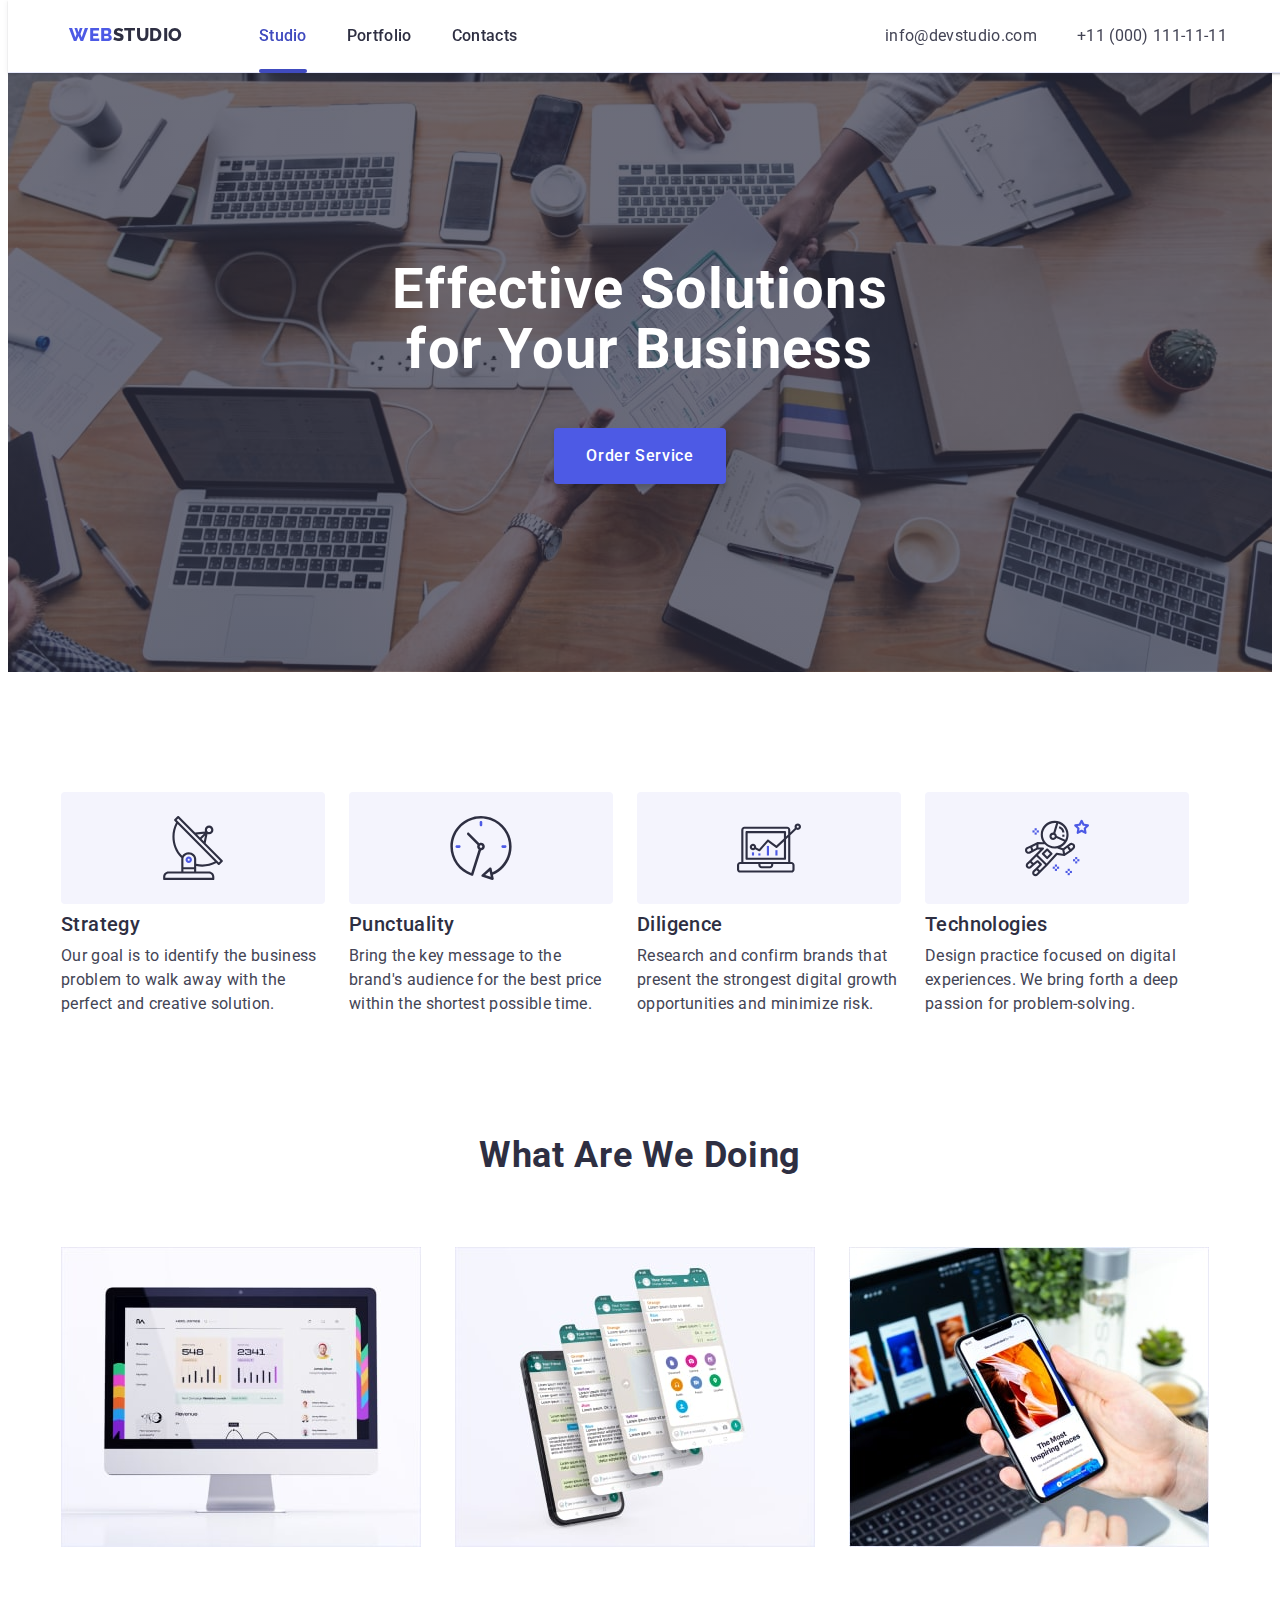
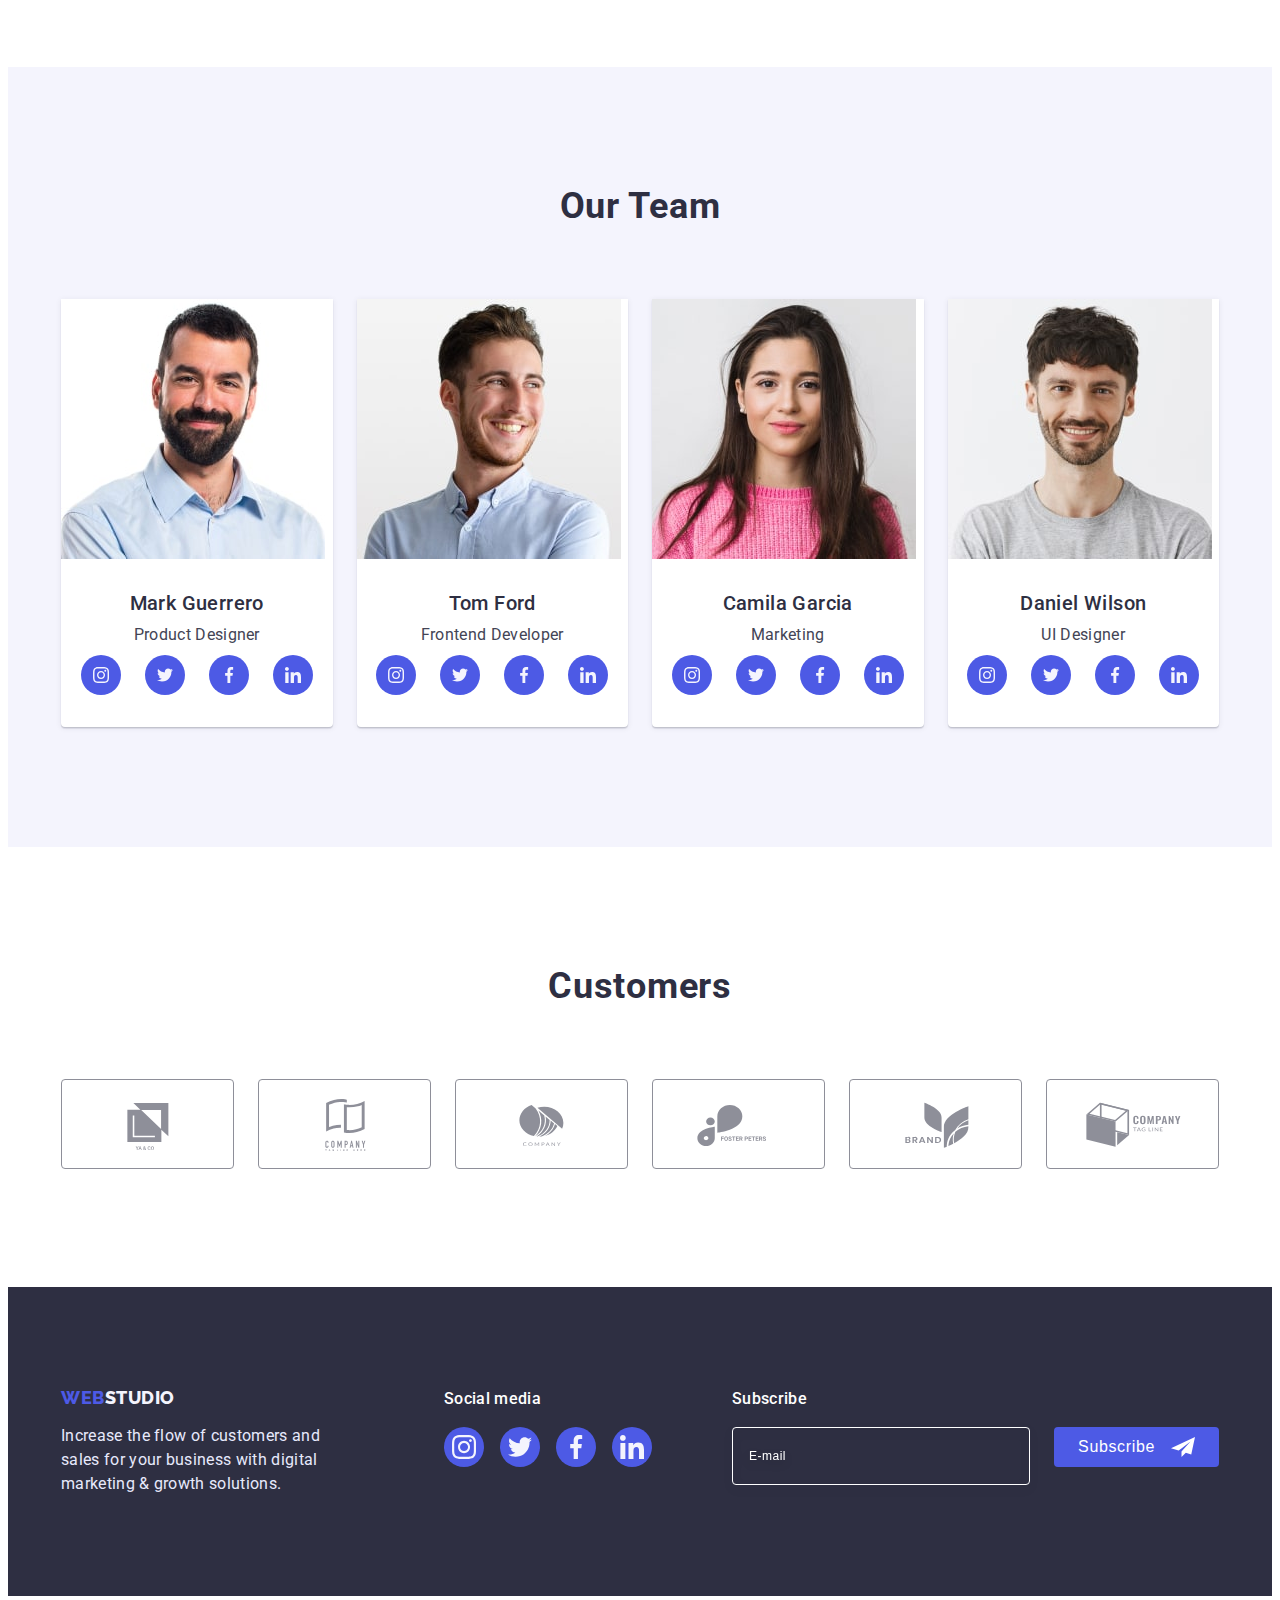
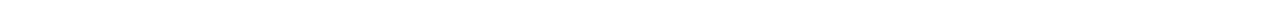
==== commit 4788bc44: "V2" ====
--- a/index.html
+++ b/index.html
@@ -381,26 +381,34 @@
             </button>
             <p class="modal-form-title">Leave your contacts and we will call you back</p>
             <form class="modal-form" name="modal_form" >
-                <label  class="modal-form-label" for="modal_name">Name</label>
-                <div class="modal-form-wrapper">
-                    <input class="modal-form-input" type="text" name="modal_name" id="modal_name">
-                    <svg class="modal-form-icon" width="18" height="24"><use href="./images/icons.svg#icon-person"></use></svg>
+                <div class="modal-content">
+                    <label  class="modal-form-label" for="modal_name">Name</label>
+                    <div class="modal-form-wrapper">
+                        <input class="modal-form-input" type="text" name="modal_name" id="modal_name">
+                        <svg class="modal-form-icon" width="18" height="24"><use href="./images/icons.svg#icon-person"></use></svg>
+                    </div>
                 </div>
 
-                <label  class="modal-form-label" for="modal_tel">Phone</label>
-                <div class="modal-form-wrapper">
-                    <input class="modal-form-input" type="tel" name="modal_tel" id="modal_tel"> 
-                    <svg class="modal-form-icon" width="18" height="24"><use href="./images/icons.svg#icon-phone"></use></svg>
+                <div class="modal-content">
+                    <label  class="modal-form-label" for="modal_tel">Phone</label>
+                    <div class="modal-form-wrapper">
+                        <input class="modal-form-input" type="tel" name="modal_tel" id="modal_tel"> 
+                        <svg class="modal-form-icon" width="18" height="24"><use href="./images/icons.svg#icon-phone"></use></svg>
+                    </div>
                 </div>
 
-                <label  class="modal-form-label" for="modal_email">Email</label>
-                <div class="modal-form-wrapper">
-                    <input class="modal-form-input" type="email" name="modal_email" id="modal_email">
-                    <svg class="modal-form-icon" width="18" height="24"><use href="./images/icons.svg#icon-email"></use></svg>
+                <div class="modal-content">
+                    <label  class="modal-form-label" for="modal_email">Email</label>
+                    <div class="modal-form-wrapper">
+                        <input class="modal-form-input" type="email" name="modal_email" id="modal_email">
+                        <svg class="modal-form-icon" width="18" height="24"><use href="./images/icons.svg#icon-email"></use></svg>
+                    </div>
                 </div>
 
-                <label class="modal-form-label">Comment</label>
-                    <textarea  class="modal-form-comment" name="comment" id="modal_comment" placeholder="Text input" rows="6"></textarea>
+                <div class="modal-content">
+                    <label class="modal-form-label">Comment</label>
+                        <textarea  class="modal-form-comment" name="comment" id="modal_comment" placeholder="Text input" rows="6"></textarea>
+                </div>
                 
                 <label class="modal-policy-label">
                     <input class="modal-policy-input visually-hidden" type="checkbox" id="modal_agreement" name="modal_agreement">
--- a/css/styles.css
+++ b/css/styles.css
@@ -5,7 +5,7 @@
     --paragraph-color: #434455;
     --pressed-color: #404BBF;
     --active-color: #4D5AE5;
-    --hover-focus-trans: 2500ms cubic-bezier(0.4, 0, 0.2, 1);
+    --hover-focus-trans: 250ms cubic-bezier(0.4, 0, 0.2, 1);
     --header-idx: 10;
     --modal-idx: 100;
 }
@@ -546,7 +546,7 @@
 }
 
 .footer-input {
-    border: 1px solid rgba(255, 255, 255, 0.3);
+    border: 1px solid #FFFFFF;
     filter: drop-shadow(0px 4px 4px rgba(0, 0, 0, 0.15));
     border-radius: 4px;
     background-color: transparent;
@@ -557,10 +557,11 @@
     font-size: 12px;
     line-height: 2;
     letter-spacing: 0.04em;
-    color: rgba(255, 255, 255, 0.6);  
-}
-
-.footer-input::placeholder {      
+    color: #FFFFFF;  
+}
+
+.footer-input::placeholder {  
+    color: #FFFFFF;    
 }
 
 .footer-form-item {
@@ -812,11 +813,9 @@
 
 .modal-form-label {
     display: block;
-    margin-bottom: 4px;
-
     font-weight: 400;
     font-size: 12px;
-    line-height: 1.33;
+    line-height: 1.17;
     letter-spacing: 0.04em;
     color: #8E8F99;
     margin-bottom: 4px;
@@ -826,10 +825,13 @@
     width: 100%;
     height: 40px;
     position: relative;
+      
+}
+
+.modal-content {
     margin-bottom: 8px;
-    
-    
-}
+}
+
 .modal-form-input {
     width: 100%;
     height: 40px;
@@ -863,20 +865,17 @@
     fill: var(--active-color);
 }
 
-.modal-form-label {
-    display: flex;
-}
+
 
 .modal-form-comment {
     width: 100%;
     height: 120px;
     resize: none;
-    border-radius: 4px;
     padding: 8px 16px;
     margin-bottom: 16px;
-    outline: 1px solid rgba(33, 33, 33, 0.2);
+    border: 1px solid rgba(33, 33, 33, 0.2);
     border-radius: 4px;
-
+    display: block;
     font-size: 12px;
     line-height: 1.33;
     letter-spacing: 0.04em;
@@ -904,8 +903,7 @@
     display: block;
     width: 16px;
     height: 16px;
-    border: 1.25px solid #2E2F42;
-    border-radius: 2px;
+    
 }
 
 
@@ -923,12 +921,13 @@
 
 .modal-policy-input:checked {
     background-color: var(--pressed-color);
-    border: none;
 }
 
 .modal-policy-icon {
     width: 16px;
     height: 16px;
+    border-color: #2E2F42;
+    border-radius: 2px; 
 }
 
 .modal-btn {
@@ -944,7 +943,7 @@
     box-shadow: 0px 4px 4px rgba(0, 0, 0, 0.15);
     border-radius: 4px;
     padding: 16px 32px;
-    margin-top: 48px;
+    margin-top: 24px;
     border: none;
     width: 169px;
     transition: background-color var(--hover-focus-trans);
